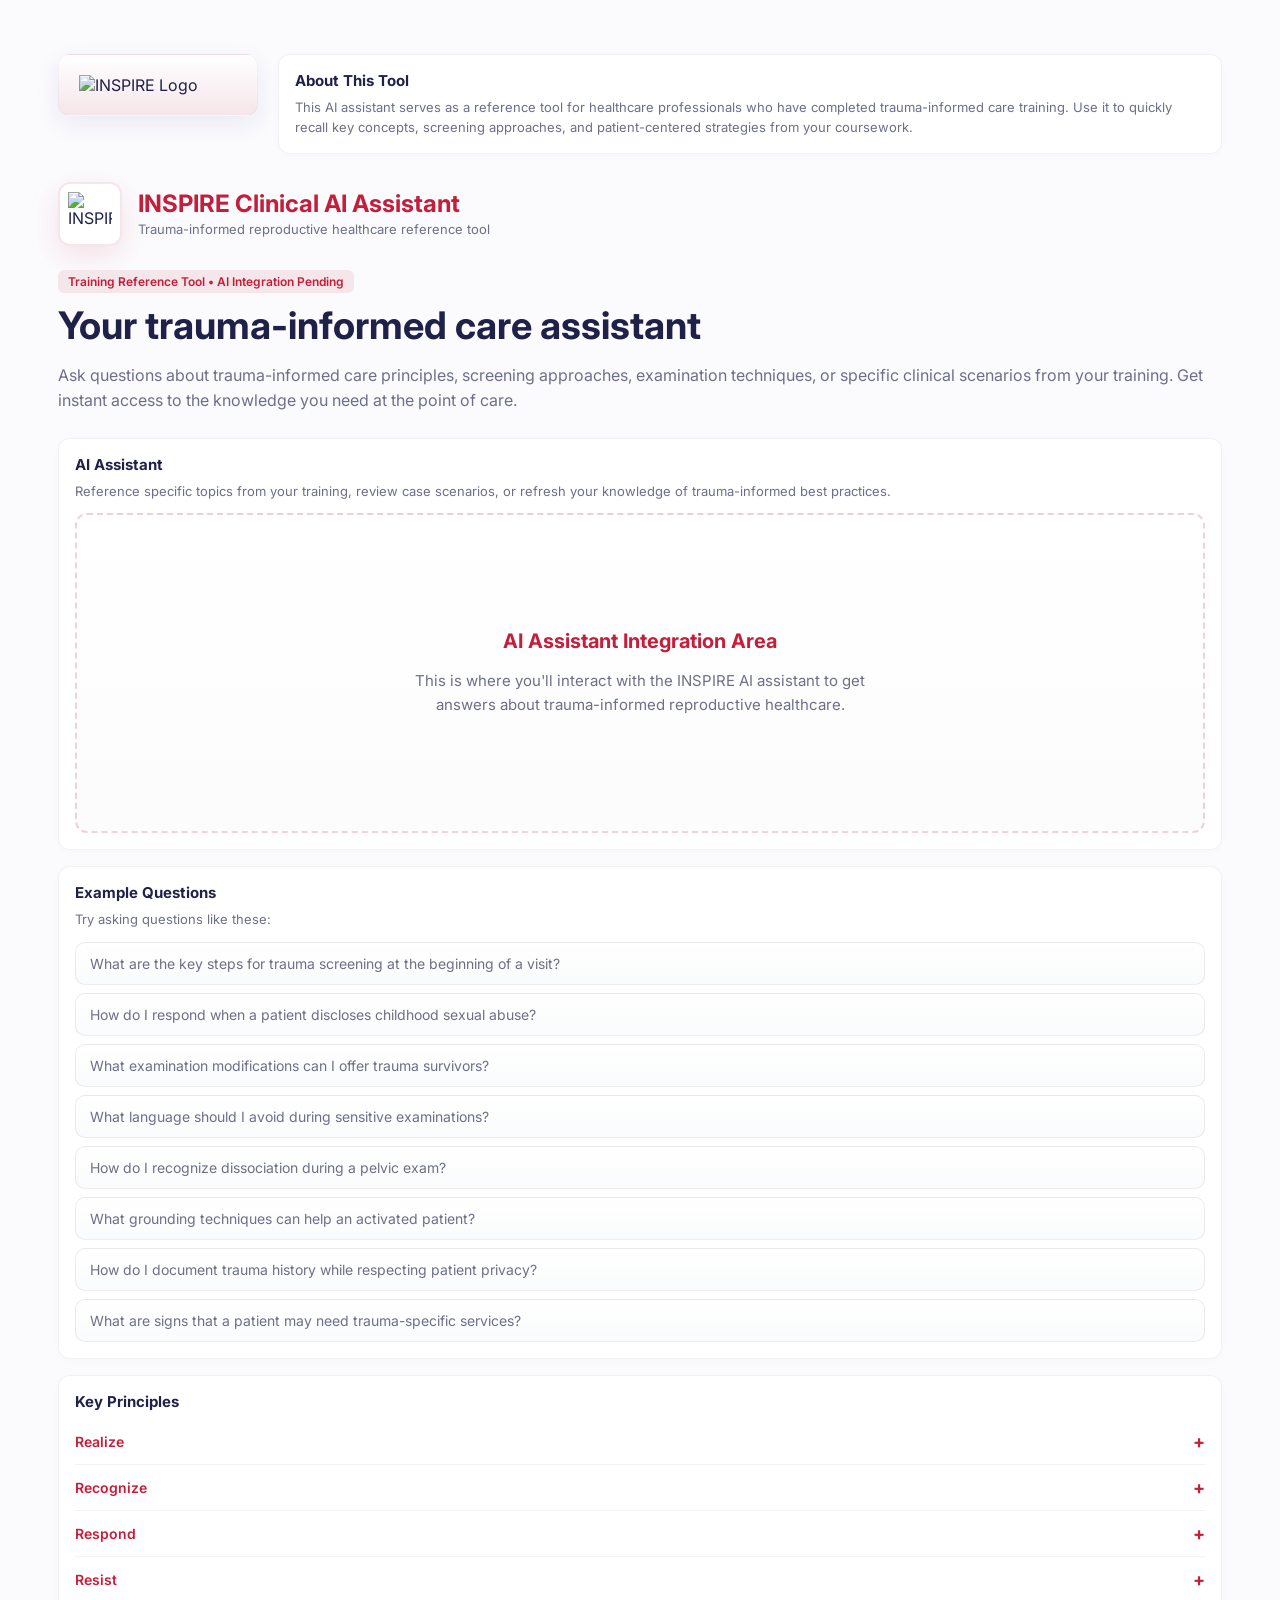
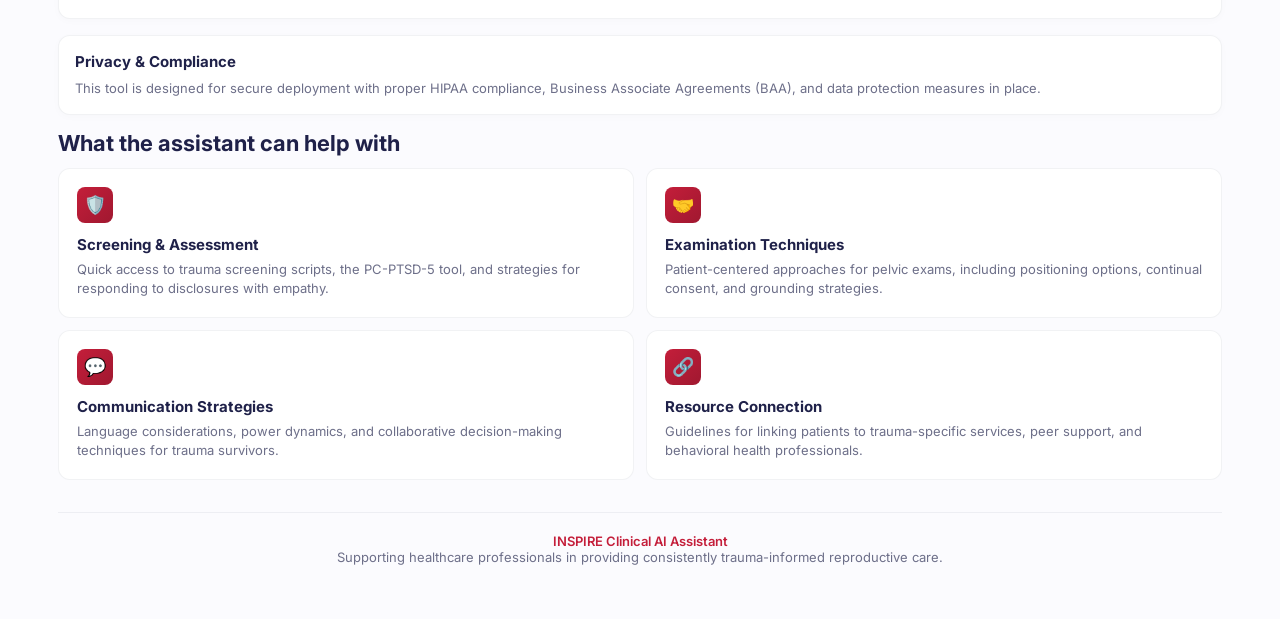
==== index.html @ e1fb325a "Update and rename AI Health Tool.html to index.html" ====
<!doctype html>
<html lang="en">
<head>
<meta charset="utf-8" />
<meta name="viewport" content="width=device-width,initial-scale=1" />
<title>INSPIRE Clinical AI Assistant - Trauma-Informed Care Reference</title>
<link href="https://fonts.googleapis.com/css2?family=Inter:wght@300;400;600;700&display=swap" rel="stylesheet">
<!--
  FOLDER STRUCTURE:
  /AI HealthCare/
    - AI Health Tool.html (this file)
    - logo_INSPIRE_2.png
    - (additional images and assets go here)
-->
<style>
  :root{
    --bg: #fbfbfe;
    --card: #ffffff;
    --text: #1f2149;
    --muted: #6d6f89;
    --primary: #c41e3a;
    --primary-dark: #a01830;
    --accent: #1f2149;
    --soft: #f5e6ea;
    --glass: rgba(196,30,58,0.06);
    --radius:14px;
    --max-w:1200px;
  }
  *{box-sizing:border-box}
  body{
    margin:0;
    font-family:Inter,system-ui,-apple-system,"Segoe UI",Roboto,"Helvetica Neue",Arial;
    color:var(--text);
    background:var(--bg);
    -webkit-font-smoothing:antialiased;
  }

  .wrap{max-width:var(--max-w);margin:36px auto;padding:18px;}
  
  .top-bar{
    display:grid;
    grid-template-columns:200px 1fr;
    gap:20px;
    align-items:start;
    margin-bottom:28px;
  }
  
  .main-content{
    max-width:100%;
  }
  
  .logo-card{
    border-radius:16px;
    overflow:hidden;
    box-shadow:0 18px 50px rgba(31,33,73,0.06);
    border:1px solid rgba(31,33,73,0.04);
    background:linear-gradient(180deg,#ffffff,var(--soft));
    padding:40px;
    display:flex;
    align-items:center;
    justify-content:center;
    min-height:280px;
  }
  
  .logo-card img{
    max-width:260px;
    width:100%;
    height:auto;
    display:block;
  }

  .logo-card-compact{
    border-radius:12px;
    overflow:hidden;
    box-shadow:0 8px 24px rgba(31,33,73,0.08);
    border:1px solid rgba(31,33,73,0.04);
    background:linear-gradient(180deg,#ffffff,var(--soft));
    padding:20px;
    display:flex;
    align-items:center;
    justify-content:center;
  }
  
  .logo-card-compact img{
    width:100%;
    height:auto;
    display:block;
  }

  .accordion-item{
    border-bottom:1px solid rgba(31,33,73,0.06);
  }

  .accordion-item:last-child{
    border-bottom:none;
  }

  .accordion-trigger{
    width:100%;
    display:flex;
    justify-content:space-between;
    align-items:center;
    padding:12px 0;
    background:none;
    border:none;
    font-family:inherit;
    font-size:14px;
    font-weight:600;
    color:var(--primary);
    cursor:pointer;
    text-align:left;
    transition:all 0.2s ease;
  }

  .accordion-trigger:hover{
    color:var(--primary-dark);
  }

  .accordion-icon{
    font-size:18px;
    font-weight:700;
    transition:transform 0.2s ease;
  }

  .accordion-trigger.active .accordion-icon{
    transform:rotate(45deg);
  }

  .accordion-content{
    max-height:0;
    overflow:hidden;
    transition:max-height 0.3s ease;
    padding:0;
  }

  .accordion-content.active{
    max-height:200px;
    padding-bottom:12px;
  }

  .panel{
    background:var(--card);
    border-radius:12px;
    padding:16px;
    border:1px solid rgba(31,33,73,0.06);
    box-shadow:0 2px 8px rgba(31,33,73,0.02);
  }
  
  .panel-title{
    font-weight:700;
    color:var(--text);
    margin-bottom:8px;
    font-size:15px;
  }
  
  .small{font-size:13px;color:var(--muted);line-height:1.5}

  .brand{
    display:flex;
    align-items:center;
    gap:16px;
    margin-bottom:24px;
  }
  
  .brand-logo{
    width:64px;
    height:64px;
    border-radius:12px;
    background:white;
    display:flex;
    align-items:center;
    justify-content:center;
    box-shadow:0 10px 30px rgba(196,30,58,0.12);
    border:2px solid var(--soft);
    padding:8px;
  }
  
  .brand-logo img{
    width:100%;
    height:100%;
    object-fit:contain;
  }
  
  .brand-text h1{
    font-size:24px;
    margin:0 0 4px 0;
    font-weight:700;
    color:var(--primary);
    line-height:1.1;
  }
  
  .brand-text .subtitle{
    font-size:13px;
    color:var(--muted);
    margin:0;
  }

  h2{
    font-size:38px;
    line-height:1.1;
    margin:0 0 16px;
    font-weight:700;
    color:var(--accent);
  }

  h3{
    font-size:22px;
    line-height:1.1;
    margin:0 0 12px;
    font-weight:700;
    color:var(--accent);
  }
  
  p.lead{
    color:var(--muted);
    margin:0 0 24px;
    font-size:16px;
    line-height:1.6;
  }

  .chat-placeholder{
    border-radius:12px;
    padding:60px 30px;
    min-height:320px;
    border:2px dashed rgba(196,30,58,0.2);
    display:flex;
    flex-direction:column;
    align-items:center;
    justify-content:center;
    background:linear-gradient(180deg,#ffffff,#fcfcfd);
    color:var(--muted);
    margin-top:12px;
  }
  
  .chat-placeholder strong{
    color:var(--primary);
    display:block;
    margin-bottom:16px;
    font-size:20px;
  }
  
  .chat-placeholder p{
    margin:0;
    font-size:15px;
    max-width:500px;
    text-align:center;
    line-height:1.6;
  }

  .feature-grid{
    display:grid;
    grid-template-columns:1fr 1fr;
    gap:12px;
    margin-bottom:16px;
  }
  
  .feature-card{
    background:var(--card);
    border-radius:12px;
    padding:18px;
    border:1px solid rgba(31,33,73,0.06);
    transition:all 0.2s ease;
  }
  
  .feature-card:hover{
    border-color:var(--primary);
    box-shadow:0 4px 16px rgba(196,30,58,0.08);
  }
  
  .feature-icon{
    width:36px;
    height:36px;
    border-radius:8px;
    background:linear-gradient(135deg,var(--primary),var(--primary-dark));
    display:flex;
    align-items:center;
    justify-content:center;
    color:white;
    font-weight:700;
    font-size:18px;
    margin-bottom:12px;
  }
  
  .feature-title{
    font-weight:700;
    color:var(--text);
    margin-bottom:6px;
    font-size:15px;
  }

  .suggested{
    display:flex;
    flex-direction:column;
    gap:8px;
    margin-top:12px;
  }
  
  .suggested button{
    padding:12px 14px;
    border-radius:10px;
    border:1px solid rgba(31,33,73,0.08);
    background:linear-gradient(180deg,#ffffff,#fafbfc);
    cursor:pointer;
    text-align:left;
    font-size:14px;
    color:var(--muted);
    transition:all 0.2s ease;
    font-family:inherit;
  }
  
  .suggested button:hover{
    border-color:var(--primary);
    color:var(--text);
    transform:translateX(4px);
  }

  footer{
    margin-top:32px;
    padding-top:20px;
    border-top:1px solid rgba(31,33,73,0.06);
    color:var(--muted);
    font-size:13px;
    text-align:center;
  }
  
  .footer-strong{
    color:var(--primary);
    font-weight:600;
  }

  .status-badge{
    display:inline-block;
    padding:4px 10px;
    border-radius:6px;
    background:var(--soft);
    color:var(--primary);
    font-size:12px;
    font-weight:600;
    margin-bottom:12px;
  }

  /* responsive */
  @media (max-width:980px){
    .top-bar{
      grid-template-columns:1fr;
      gap:14px;
    }
    .logo-card-compact{
      padding:16px;
      max-width:200px;
    }
    h2{font-size:32px}
    .feature-grid{
      grid-template-columns:1fr;
    }
  }
</style>
</head>
<body>
  <div class="wrap">
    <!-- Top Bar: Logo + About -->
    <div class="top-bar">
      <div class="logo-card-compact">
        <img src="Assets/logo_INSPIRE_2.png" alt="INSPIRE Logo">
      </div>

      <div class="panel">
        <div class="panel-title">About This Tool</div>
        <div class="small">This AI assistant serves as a reference tool for healthcare professionals who have completed trauma-informed care training. Use it to quickly recall key concepts, screening approaches, and patient-centered strategies from your coursework.</div>
      </div>
    </div>

    <!-- Main Content: Single Column -->
    <div class="main-content">
      <header class="brand">
        <div class="brand-logo">
          <img src="logo_INSPIRE_2.png" alt="INSPIRE">
        </div>
        <div class="brand-text">
          <h1>INSPIRE Clinical AI Assistant</h1>
          <p class="subtitle">Trauma-informed reproductive healthcare reference tool</p>
        </div>
      </header>

      <main>
          <div class="status-badge">Training Reference Tool • AI Integration Pending</div>
          
          <h2>Your trauma-informed care assistant</h2>
          
          <p class="lead">Ask questions about trauma-informed care principles, screening approaches, examination techniques, or specific clinical scenarios from your training. Get instant access to the knowledge you need at the point of care.</p>

          <div class="panel">
            <div class="panel-title">AI Assistant</div>
            <div class="small">Reference specific topics from your training, review case scenarios, or refresh your knowledge of trauma-informed best practices.</div>
            
            <div class="chat-placeholder" role="region" aria-label="AI Assistant Integration Area">
              <strong>AI Assistant Integration Area</strong>
              <p>This is where you'll interact with the INSPIRE AI assistant to get answers about trauma-informed reproductive healthcare.</p>
            </div>
          </div>

          <div style="margin-top:16px" class="panel">
            <div class="panel-title">Example Questions</div>
            <div class="small" style="margin-bottom:8px">Try asking questions like these:</div>
            <div class="suggested">
              <button>What are the key steps for trauma screening at the beginning of a visit?</button>
              <button>How do I respond when a patient discloses childhood sexual abuse?</button>
              <button>What examination modifications can I offer trauma survivors?</button>
              <button>What language should I avoid during sensitive examinations?</button>
              <button>How do I recognize dissociation during a pelvic exam?</button>
              <button>What grounding techniques can help an activated patient?</button>
              <button>How do I document trauma history while respecting patient privacy?</button>
              <button>What are signs that a patient may need trauma-specific services?</button>
            </div>
          </div>

          <div style="margin-top:16px" class="panel">
            <div class="panel-title">Key Principles</div>
            
            <div class="accordion-item">
              <button class="accordion-trigger" onclick="toggleAccordion(this)">
                <span>Realize</span>
                <span class="accordion-icon">+</span>
              </button>
              <div class="accordion-content">
                <div class="small">Understand that 90% of adults have experienced trauma with lasting health impacts</div>
              </div>
            </div>

            <div class="accordion-item">
              <button class="accordion-trigger" onclick="toggleAccordion(this)">
                <span>Recognize</span>
                <span class="accordion-icon">+</span>
              </button>
              <div class="accordion-content">
                <div class="small">Identify signs of trauma in patients and colleagues during care encounters</div>
              </div>
            </div>

            <div class="accordion-item">
              <button class="accordion-trigger" onclick="toggleAccordion(this)">
                <span>Respond</span>
                <span class="accordion-icon">+</span>
              </button>
              <div class="accordion-content">
                <div class="small">Create physical, psychological, and emotional safety in all interactions</div>
              </div>
            </div>

            <div class="accordion-item">
              <button class="accordion-trigger" onclick="toggleAccordion(this)">
                <span>Resist</span>
                <span class="accordion-icon">+</span>
              </button>
              <div class="accordion-content">
                <div class="small">Actively avoid retraumatization through thoughtful, patient-centered practices</div>
              </div>
            </div>
          </div>

          <div style="margin-top:16px" class="panel">
            <div class="panel-title">Privacy & Compliance</div>
            <div class="small">This tool is designed for secure deployment with proper HIPAA compliance, Business Associate Agreements (BAA), and data protection measures in place.</div>
          </div>

          <div style="margin-top:16px">
            <h3 style="font-size:22px;margin:0 0 12px;color:var(--accent)">What the assistant can help with</h3>
            <div class="feature-grid">
              <div class="feature-card">
                <div class="feature-icon">🛡️</div>
                <div class="feature-title">Screening & Assessment</div>
                <div class="small">Quick access to trauma screening scripts, the PC-PTSD-5 tool, and strategies for responding to disclosures with empathy.</div>
              </div>
              
              <div class="feature-card">
                <div class="feature-icon">🤝</div>
                <div class="feature-title">Examination Techniques</div>
                <div class="small">Patient-centered approaches for pelvic exams, including positioning options, continual consent, and grounding strategies.</div>
              </div>

              <div class="feature-card">
                <div class="feature-icon">💬</div>
                <div class="feature-title">Communication Strategies</div>
                <div class="small">Language considerations, power dynamics, and collaborative decision-making techniques for trauma survivors.</div>
              </div>
              
              <div class="feature-card">
                <div class="feature-icon">🔗</div>
                <div class="feature-title">Resource Connection</div>
                <div class="small">Guidelines for linking patients to trauma-specific services, peer support, and behavioral health professionals.</div>
              </div>
            </div>
          </div>

        </main>

        <footer>
          <strong class="footer-strong">INSPIRE Clinical AI Assistant</strong><br>
          Supporting healthcare professionals in providing consistently trauma-informed reproductive care.
        </footer>
      </div>
    </div>
  </div>

  <!-- AI INTEGRATION BLOCK
    The clinical AI assistant will be integrated here.
    Example integration:
    <script src="https://partner.example.com/clinical-ai-widget.js"></script>
    <script>
      window.ClinicalAI.init({ 
        container: '.chat-placeholder',
        theme: 'inspire',
        context: 'trauma-informed-care'
      });
    </script>
  -->

  <script>
    function toggleAccordion(button) {
      const content = button.nextElementSibling;
      const isActive = button.classList.contains('active');
      
      // Close all accordions
      document.querySelectorAll('.accordion-trigger').forEach(trigger => {
        trigger.classList.remove('active');
        trigger.nextElementSibling.classList.remove('active');
      });
      
      // If this wasn't active, open it
      if (!isActive) {
        button.classList.add('active');
        content.classList.add('active');
      }
    }
  </script>

</body>

</html>
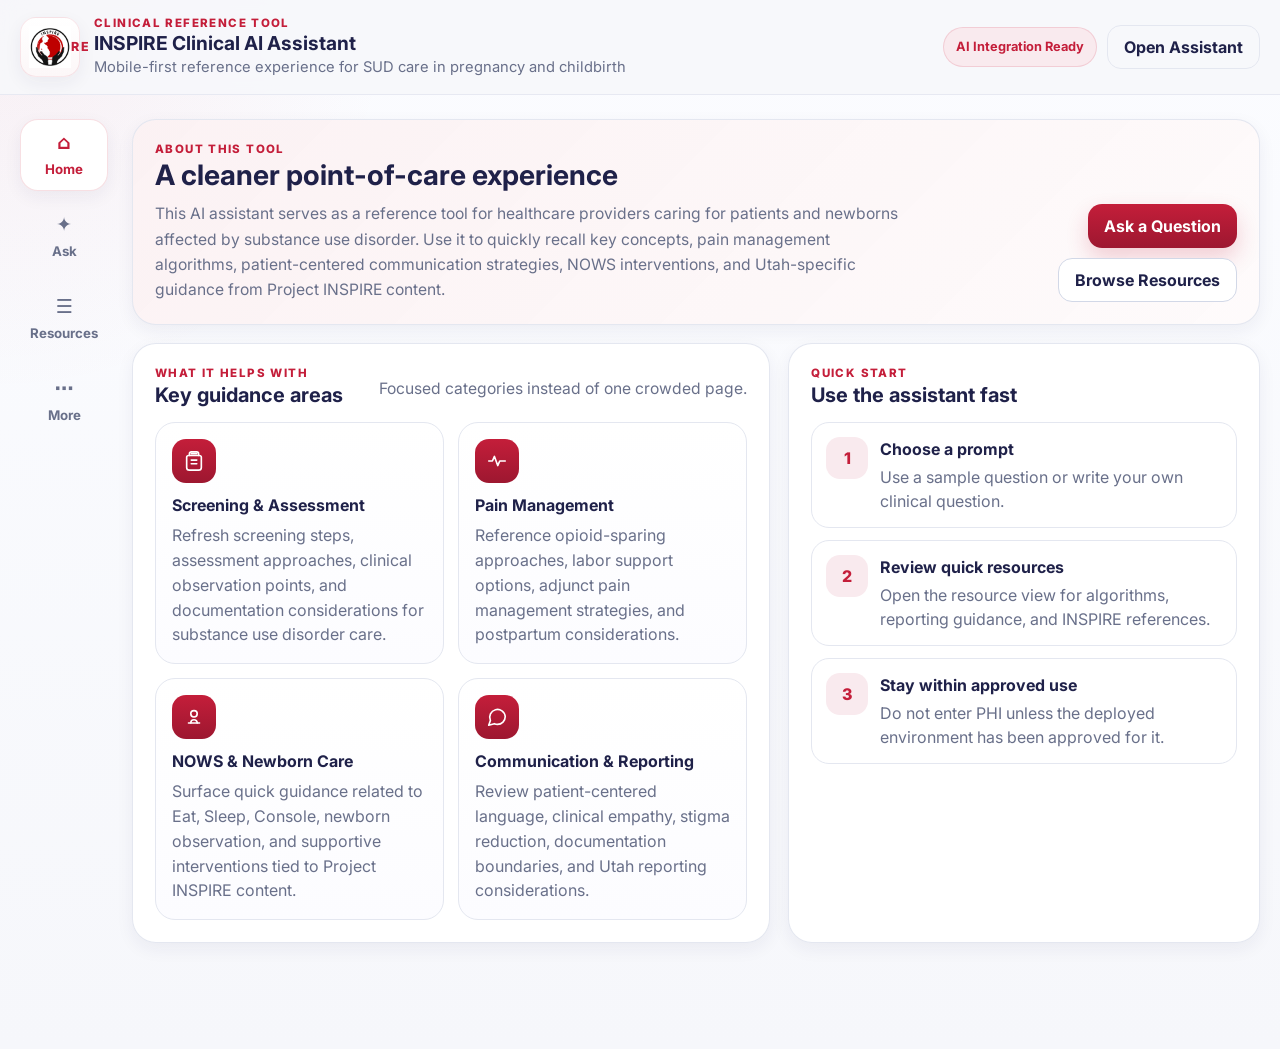
==== commit 6158b01d: "Updated App Functionality mobile design" ====
--- a/index.html
+++ b/index.html
@@ -1,539 +1,257 @@
-<!doctype html>
-<html lang="en">
-<head>
-<meta charset="utf-8" />
-<meta name="viewport" content="width=device-width,initial-scale=1" />
-<title>INSPIRE Clinical AI Assistant - Trauma-Informed Care Reference</title>
-<link href="https://fonts.googleapis.com/css2?family=Inter:wght@300;400;600;700&display=swap" rel="stylesheet">
-<!--
-  FOLDER STRUCTURE:
-  /AI HealthCare/
-    - AI Health Tool.html (this file)
-    - logo_INSPIRE_2.png
-    - (additional images and assets go here)
--->
-<style>
-  :root{
-    --bg: #fbfbfe;
-    --card: #ffffff;
-    --text: #1f2149;
-    --muted: #6d6f89;
-    --primary: #c41e3a;
-    --primary-dark: #a01830;
-    --accent: #1f2149;
-    --soft: #f5e6ea;
-    --glass: rgba(196,30,58,0.06);
-    --radius:14px;
-    --max-w:1200px;
-  }
-  *{box-sizing:border-box}
-  body{
-    margin:0;
-    font-family:Inter,system-ui,-apple-system,"Segoe UI",Roboto,"Helvetica Neue",Arial;
-    color:var(--text);
-    background:var(--bg);
-    -webkit-font-smoothing:antialiased;
-  }
-
-  .wrap{max-width:var(--max-w);margin:36px auto;padding:18px;}
-  
-  .top-bar{
-    display:grid;
-    grid-template-columns:200px 1fr;
-    gap:20px;
-    align-items:start;
-    margin-bottom:28px;
-  }
-  
-  .main-content{
-    max-width:100%;
-  }
-  
-  .logo-card{
-    border-radius:16px;
-    overflow:hidden;
-    box-shadow:0 18px 50px rgba(31,33,73,0.06);
-    border:1px solid rgba(31,33,73,0.04);
-    background:linear-gradient(180deg,#ffffff,var(--soft));
-    padding:40px;
-    display:flex;
-    align-items:center;
-    justify-content:center;
-    min-height:280px;
-  }
-  
-  .logo-card img{
-    max-width:260px;
-    width:100%;
-    height:auto;
-    display:block;
-  }
-
-  .logo-card-compact{
-    border-radius:12px;
-    overflow:hidden;
-    box-shadow:0 8px 24px rgba(31,33,73,0.08);
-    border:1px solid rgba(31,33,73,0.04);
-    background:linear-gradient(180deg,#ffffff,var(--soft));
-    padding:20px;
-    display:flex;
-    align-items:center;
-    justify-content:center;
-  }
-  
-  .logo-card-compact img{
-    width:100%;
-    height:auto;
-    display:block;
-  }
-
-  .accordion-item{
-    border-bottom:1px solid rgba(31,33,73,0.06);
-  }
-
-  .accordion-item:last-child{
-    border-bottom:none;
-  }
-
-  .accordion-trigger{
-    width:100%;
-    display:flex;
-    justify-content:space-between;
-    align-items:center;
-    padding:12px 0;
-    background:none;
-    border:none;
-    font-family:inherit;
-    font-size:14px;
-    font-weight:600;
-    color:var(--primary);
-    cursor:pointer;
-    text-align:left;
-    transition:all 0.2s ease;
-  }
-
-  .accordion-trigger:hover{
-    color:var(--primary-dark);
-  }
-
-  .accordion-icon{
-    font-size:18px;
-    font-weight:700;
-    transition:transform 0.2s ease;
-  }
-
-  .accordion-trigger.active .accordion-icon{
-    transform:rotate(45deg);
-  }
-
-  .accordion-content{
-    max-height:0;
-    overflow:hidden;
-    transition:max-height 0.3s ease;
-    padding:0;
-  }
-
-  .accordion-content.active{
-    max-height:200px;
-    padding-bottom:12px;
-  }
-
-  .panel{
-    background:var(--card);
-    border-radius:12px;
-    padding:16px;
-    border:1px solid rgba(31,33,73,0.06);
-    box-shadow:0 2px 8px rgba(31,33,73,0.02);
-  }
-  
-  .panel-title{
-    font-weight:700;
-    color:var(--text);
-    margin-bottom:8px;
-    font-size:15px;
-  }
-  
-  .small{font-size:13px;color:var(--muted);line-height:1.5}
-
-  .brand{
-    display:flex;
-    align-items:center;
-    gap:16px;
-    margin-bottom:24px;
-  }
-  
-  .brand-logo{
-    width:64px;
-    height:64px;
-    border-radius:12px;
-    background:white;
-    display:flex;
-    align-items:center;
-    justify-content:center;
-    box-shadow:0 10px 30px rgba(196,30,58,0.12);
-    border:2px solid var(--soft);
-    padding:8px;
-  }
-  
-  .brand-logo img{
-    width:100%;
-    height:100%;
-    object-fit:contain;
-  }
-  
-  .brand-text h1{
-    font-size:24px;
-    margin:0 0 4px 0;
-    font-weight:700;
-    color:var(--primary);
-    line-height:1.1;
-  }
-  
-  .brand-text .subtitle{
-    font-size:13px;
-    color:var(--muted);
-    margin:0;
-  }
-
-  h2{
-    font-size:38px;
-    line-height:1.1;
-    margin:0 0 16px;
-    font-weight:700;
-    color:var(--accent);
-  }
-
-  h3{
-    font-size:22px;
-    line-height:1.1;
-    margin:0 0 12px;
-    font-weight:700;
-    color:var(--accent);
-  }
-  
-  p.lead{
-    color:var(--muted);
-    margin:0 0 24px;
-    font-size:16px;
-    line-height:1.6;
-  }
-
-  .chat-placeholder{
-    border-radius:12px;
-    padding:60px 30px;
-    min-height:320px;
-    border:2px dashed rgba(196,30,58,0.2);
-    display:flex;
-    flex-direction:column;
-    align-items:center;
-    justify-content:center;
-    background:linear-gradient(180deg,#ffffff,#fcfcfd);
-    color:var(--muted);
-    margin-top:12px;
-  }
-  
-  .chat-placeholder strong{
-    color:var(--primary);
-    display:block;
-    margin-bottom:16px;
-    font-size:20px;
-  }
-  
-  .chat-placeholder p{
-    margin:0;
-    font-size:15px;
-    max-width:500px;
-    text-align:center;
-    line-height:1.6;
-  }
-
-  .feature-grid{
-    display:grid;
-    grid-template-columns:1fr 1fr;
-    gap:12px;
-    margin-bottom:16px;
-  }
-  
-  .feature-card{
-    background:var(--card);
-    border-radius:12px;
-    padding:18px;
-    border:1px solid rgba(31,33,73,0.06);
-    transition:all 0.2s ease;
-  }
-  
-  .feature-card:hover{
-    border-color:var(--primary);
-    box-shadow:0 4px 16px rgba(196,30,58,0.08);
-  }
-  
-  .feature-icon{
-    width:36px;
-    height:36px;
-    border-radius:8px;
-    background:linear-gradient(135deg,var(--primary),var(--primary-dark));
-    display:flex;
-    align-items:center;
-    justify-content:center;
-    color:white;
-    font-weight:700;
-    font-size:18px;
-    margin-bottom:12px;
-  }
-  
-  .feature-title{
-    font-weight:700;
-    color:var(--text);
-    margin-bottom:6px;
-    font-size:15px;
-  }
-
-  .suggested{
-    display:flex;
-    flex-direction:column;
-    gap:8px;
-    margin-top:12px;
-  }
-  
-  .suggested button{
-    padding:12px 14px;
-    border-radius:10px;
-    border:1px solid rgba(31,33,73,0.08);
-    background:linear-gradient(180deg,#ffffff,#fafbfc);
-    cursor:pointer;
-    text-align:left;
-    font-size:14px;
-    color:var(--muted);
-    transition:all 0.2s ease;
-    font-family:inherit;
-  }
-  
-  .suggested button:hover{
-    border-color:var(--primary);
-    color:var(--text);
-    transform:translateX(4px);
-  }
-
-  footer{
-    margin-top:32px;
-    padding-top:20px;
-    border-top:1px solid rgba(31,33,73,0.06);
-    color:var(--muted);
-    font-size:13px;
-    text-align:center;
-  }
-  
-  .footer-strong{
-    color:var(--primary);
-    font-weight:600;
-  }
-
-  .status-badge{
-    display:inline-block;
-    padding:4px 10px;
-    border-radius:6px;
-    background:var(--soft);
-    color:var(--primary);
-    font-size:12px;
-    font-weight:600;
-    margin-bottom:12px;
-  }
-
-  /* responsive */
-  @media (max-width:980px){
-    .top-bar{
-      grid-template-columns:1fr;
-      gap:14px;
-    }
-    .logo-card-compact{
-      padding:16px;
-      max-width:200px;
-    }
-    h2{font-size:32px}
-    .feature-grid{
-      grid-template-columns:1fr;
-    }
-  }
-</style>
-</head>
-<body>
-  <div class="wrap">
-    <!-- Top Bar: Logo + About -->
-    <div class="top-bar">
-      <div class="logo-card-compact">
-        <img src="Assets/logo_INSPIRE_2.png" alt="INSPIRE Logo">
-      </div>
-
-      <div class="panel">
-        <div class="panel-title">About This Tool</div>
-        <div class="small">This AI assistant serves as a reference tool for healthcare professionals who have completed trauma-informed care training. Use it to quickly recall key concepts, screening approaches, and patient-centered strategies from your coursework.</div>
-      </div>
-    </div>
-
-    <!-- Main Content: Single Column -->
-    <div class="main-content">
-      <header class="brand">
-        <div class="brand-logo">
-          <img src="logo_INSPIRE_2.png" alt="INSPIRE">
-        </div>
-        <div class="brand-text">
-          <h1>INSPIRE Clinical AI Assistant</h1>
-          <p class="subtitle">Trauma-informed reproductive healthcare reference tool</p>
-        </div>
-      </header>
-
-      <main>
-          <div class="status-badge">Training Reference Tool • AI Integration Pending</div>
-          
-          <h2>Your trauma-informed care assistant</h2>
-          
-          <p class="lead">Ask questions about trauma-informed care principles, screening approaches, examination techniques, or specific clinical scenarios from your training. Get instant access to the knowledge you need at the point of care.</p>
-
-          <div class="panel">
-            <div class="panel-title">AI Assistant</div>
-            <div class="small">Reference specific topics from your training, review case scenarios, or refresh your knowledge of trauma-informed best practices.</div>
-            
-            <div class="chat-placeholder" role="region" aria-label="AI Assistant Integration Area">
-              <strong>AI Assistant Integration Area</strong>
-              <p>This is where you'll interact with the INSPIRE AI assistant to get answers about trauma-informed reproductive healthcare.</p>
-            </div>
-          </div>
-
-          <div style="margin-top:16px" class="panel">
-            <div class="panel-title">Example Questions</div>
-            <div class="small" style="margin-bottom:8px">Try asking questions like these:</div>
-            <div class="suggested">
-              <button>What are the key steps for trauma screening at the beginning of a visit?</button>
-              <button>How do I respond when a patient discloses childhood sexual abuse?</button>
-              <button>What examination modifications can I offer trauma survivors?</button>
-              <button>What language should I avoid during sensitive examinations?</button>
-              <button>How do I recognize dissociation during a pelvic exam?</button>
-              <button>What grounding techniques can help an activated patient?</button>
-              <button>How do I document trauma history while respecting patient privacy?</button>
-              <button>What are signs that a patient may need trauma-specific services?</button>
-            </div>
-          </div>
-
-          <div style="margin-top:16px" class="panel">
-            <div class="panel-title">Key Principles</div>
-            
-            <div class="accordion-item">
-              <button class="accordion-trigger" onclick="toggleAccordion(this)">
-                <span>Realize</span>
-                <span class="accordion-icon">+</span>
-              </button>
-              <div class="accordion-content">
-                <div class="small">Understand that 90% of adults have experienced trauma with lasting health impacts</div>
-              </div>
-            </div>
-
-            <div class="accordion-item">
-              <button class="accordion-trigger" onclick="toggleAccordion(this)">
-                <span>Recognize</span>
-                <span class="accordion-icon">+</span>
-              </button>
-              <div class="accordion-content">
-                <div class="small">Identify signs of trauma in patients and colleagues during care encounters</div>
-              </div>
-            </div>
-
-            <div class="accordion-item">
-              <button class="accordion-trigger" onclick="toggleAccordion(this)">
-                <span>Respond</span>
-                <span class="accordion-icon">+</span>
-              </button>
-              <div class="accordion-content">
-                <div class="small">Create physical, psychological, and emotional safety in all interactions</div>
-              </div>
-            </div>
-
-            <div class="accordion-item">
-              <button class="accordion-trigger" onclick="toggleAccordion(this)">
-                <span>Resist</span>
-                <span class="accordion-icon">+</span>
-              </button>
-              <div class="accordion-content">
-                <div class="small">Actively avoid retraumatization through thoughtful, patient-centered practices</div>
-              </div>
-            </div>
-          </div>
-
-          <div style="margin-top:16px" class="panel">
-            <div class="panel-title">Privacy & Compliance</div>
-            <div class="small">This tool is designed for secure deployment with proper HIPAA compliance, Business Associate Agreements (BAA), and data protection measures in place.</div>
-          </div>
-
-          <div style="margin-top:16px">
-            <h3 style="font-size:22px;margin:0 0 12px;color:var(--accent)">What the assistant can help with</h3>
-            <div class="feature-grid">
-              <div class="feature-card">
-                <div class="feature-icon">🛡️</div>
-                <div class="feature-title">Screening & Assessment</div>
-                <div class="small">Quick access to trauma screening scripts, the PC-PTSD-5 tool, and strategies for responding to disclosures with empathy.</div>
-              </div>
-              
-              <div class="feature-card">
-                <div class="feature-icon">🤝</div>
-                <div class="feature-title">Examination Techniques</div>
-                <div class="small">Patient-centered approaches for pelvic exams, including positioning options, continual consent, and grounding strategies.</div>
-              </div>
-
-              <div class="feature-card">
-                <div class="feature-icon">💬</div>
-                <div class="feature-title">Communication Strategies</div>
-                <div class="small">Language considerations, power dynamics, and collaborative decision-making techniques for trauma survivors.</div>
-              </div>
-              
-              <div class="feature-card">
-                <div class="feature-icon">🔗</div>
-                <div class="feature-title">Resource Connection</div>
-                <div class="small">Guidelines for linking patients to trauma-specific services, peer support, and behavioral health professionals.</div>
-              </div>
-            </div>
-          </div>
-
-        </main>
-
-        <footer>
-          <strong class="footer-strong">INSPIRE Clinical AI Assistant</strong><br>
-          Supporting healthcare professionals in providing consistently trauma-informed reproductive care.
-        </footer>
-      </div>
-    </div>
-  </div>
-
-  <!-- AI INTEGRATION BLOCK
-    The clinical AI assistant will be integrated here.
-    Example integration:
-    <script src="https://partner.example.com/clinical-ai-widget.js"></script>
-    <script>
-      window.ClinicalAI.init({ 
-        container: '.chat-placeholder',
-        theme: 'inspire',
-        context: 'trauma-informed-care'
-      });
-    </script>
-  -->
-
-  <script>
-    function toggleAccordion(button) {
-      const content = button.nextElementSibling;
-      const isActive = button.classList.contains('active');
-      
-      // Close all accordions
-      document.querySelectorAll('.accordion-trigger').forEach(trigger => {
-        trigger.classList.remove('active');
-        trigger.nextElementSibling.classList.remove('active');
-      });
-      
-      // If this wasn't active, open it
-      if (!isActive) {
-        button.classList.add('active');
-        content.classList.add('active');
-      }
-    }
-  </script>
-
-</body>
-
-</html>
+<!doctype html>
+<html lang="en">
+<head>
+  <meta charset="utf-8" />
+  <meta name="viewport" content="width=device-width, initial-scale=1" />
+  <title>INSPIRE Clinical AI Assistant</title>
+  <meta
+    name="description"
+    content="Project INSPIRE Clinical AI Assistant reference interface for substance use disorder care in pregnancy and childbirth."
+  />
+  <link rel="preconnect" href="https://fonts.googleapis.com" />
+  <link rel="preconnect" href="https://fonts.gstatic.com" crossorigin />
+  <link
+    href="https://fonts.googleapis.com/css2?family=Inter:wght@300;400;500;600;700;800&display=swap"
+    rel="stylesheet"
+  />
+  <link rel="stylesheet" href="styles.css" />
+</head>
+<body>
+  <div class="app-shell">
+    <header class="app-header">
+      <div class="app-header__inner">
+        <div class="brand-block">
+          <div class="brand-logo" aria-hidden="true">
+            <img
+              src="Assets/logo_INSPIRE%202.png"
+              alt="Project INSPIRE logo"
+              class="logo-image"
+              id="brandLogo"
+            />
+            <div class="logo-fallback">INSPIRE</div>
+          </div>
+          <div class="brand-copy">
+            <p class="eyebrow">Clinical Reference Tool</p>
+            <h1>INSPIRE Clinical AI Assistant</h1>
+            <p class="brand-subtitle">Mobile-first reference experience for SUD care in pregnancy and childbirth</p>
+          </div>
+        </div>
+
+        <div class="header-actions">
+          <div class="status-pill">AI Integration Ready</div>
+          <button class="ghost-button" type="button" data-jump-view="ask">Open Assistant</button>
+        </div>
+      </div>
+    </header>
+
+    <main class="app-main">
+      <aside class="app-sidebar" aria-label="Primary navigation">
+        <nav class="side-nav" id="desktopNav">
+          <button class="nav-button is-active" type="button" data-view="home">
+            <span class="nav-icon">⌂</span>
+            <span>Home</span>
+          </button>
+          <button class="nav-button" type="button" data-view="ask">
+            <span class="nav-icon">✦</span>
+            <span>Ask</span>
+          </button>
+          <button class="nav-button" type="button" data-view="resources">
+            <span class="nav-icon">☰</span>
+            <span>Resources</span>
+          </button>
+          <button class="nav-button" type="button" data-view="more">
+            <span class="nav-icon">⋯</span>
+            <span>More</span>
+          </button>
+        </nav>
+      </aside>
+
+      <section class="app-content">
+        <section class="view-panel is-active" id="view-home" data-view-panel="home" aria-labelledby="view-home-title">
+          <div class="hero-card surface-card">
+            <div class="hero-copy">
+              <p class="eyebrow">About This Tool</p>
+              <h2 id="view-home-title">A cleaner point-of-care experience</h2>
+              <p id="aboutCopy" class="hero-text"></p>
+            </div>
+            <div class="hero-actions">
+              <button class="primary-button" type="button" data-jump-view="ask">Ask a Question</button>
+              <button class="secondary-button" type="button" data-jump-view="resources">Browse Resources</button>
+            </div>
+          </div>
+
+          <div class="content-grid content-grid--home">
+            <section class="surface-card">
+              <div class="section-head">
+                <div>
+                  <p class="eyebrow">What it helps with</p>
+                  <h3>Key guidance areas</h3>
+                </div>
+                <p class="section-note">Focused categories instead of one crowded page.</p>
+              </div>
+              <div class="feature-grid" id="featureGrid"></div>
+            </section>
+
+            <section class="surface-card">
+              <div class="section-head">
+                <div>
+                  <p class="eyebrow">Quick Start</p>
+                  <h3>Use the assistant fast</h3>
+                </div>
+              </div>
+              <div class="step-list">
+                <article class="step-card">
+                  <span class="step-number">1</span>
+                  <div>
+                    <h4>Choose a prompt</h4>
+                    <p>Use a sample question or write your own clinical question.</p>
+                  </div>
+                </article>
+                <article class="step-card">
+                  <span class="step-number">2</span>
+                  <div>
+                    <h4>Review quick resources</h4>
+                    <p>Open the resource view for algorithms, reporting guidance, and INSPIRE references.</p>
+                  </div>
+                </article>
+                <article class="step-card">
+                  <span class="step-number">3</span>
+                  <div>
+                    <h4>Stay within approved use</h4>
+                    <p>Do not enter PHI unless the deployed environment has been approved for it.</p>
+                  </div>
+                </article>
+              </div>
+            </section>
+          </div>
+        </section>
+
+        <section class="view-panel" id="view-ask" data-view-panel="ask" aria-labelledby="view-ask-title" hidden>
+          <div class="content-grid content-grid--ask">
+            <section class="surface-card assistant-card assistant-card--main">
+              <div class="section-head">
+                <div>
+                  <p class="eyebrow">Assistant</p>
+                  <h2 id="view-ask-title">Your SUD care assistant for pregnancy and childbirth</h2>
+                  <p class="section-text" id="heroCopy"></p>
+                </div>
+              </div>
+
+              <div class="assistant-window">
+                <div class="assistant-thread">
+                  <article class="chat-bubble chat-bubble--assistant">
+                    <p class="chat-role">Assistant</p>
+                    <p>
+                      Ask about screening, pain management, NOWS interventions, Utah laws and policies,
+                      patient-centered communication, or a Project INSPIRE scenario.
+                    </p>
+                  </article>
+                </div>
+
+                <form class="assistant-composer" id="assistantComposer">
+                  <label class="sr-only" for="assistantInput">Question for the AI assistant</label>
+                  <textarea
+                    id="assistantInput"
+                    name="assistantInput"
+                    rows="5"
+                    placeholder="Type your clinical question here. Example: What is an opioid-sparing protocol for patients in labor with a history of SUD?"
+                  ></textarea>
+
+                  <div class="composer-meta">
+                    <div class="composer-status" id="composerStatus">Select a prompt below to load it here.</div>
+                    <div class="character-count" id="characterCount">0 characters</div>
+                  </div>
+
+                  <div class="composer-actions">
+                    <button class="secondary-button" type="button" id="clearInputButton">Clear</button>
+                    <button class="primary-button" type="submit" id="sendButton" disabled>AI Integration Pending</button>
+                  </div>
+                </form>
+              </div>
+            </section>
+
+            <aside class="surface-card assistant-card assistant-card--side">
+              <div class="section-head">
+                <div>
+                  <p class="eyebrow">Example Questions</p>
+                  <h3>Tap to preload</h3>
+                  <p class="section-text">Mobile-friendly prompt chips keep typing to a minimum.</p>
+                </div>
+              </div>
+              <div class="prompt-list" id="promptList"></div>
+            </aside>
+          </div>
+        </section>
+
+        <section class="view-panel" id="view-resources" data-view-panel="resources" aria-labelledby="view-resources-title" hidden>
+          <div class="content-grid">
+            <section class="surface-card">
+              <div class="section-head section-head--stack-mobile">
+                <div>
+                  <p class="eyebrow">Resources</p>
+                  <h2 id="view-resources-title">Key clinical resources</h2>
+                  <p class="section-text">Search and browse the core quick-reference areas without crowding the assistant screen.</p>
+                </div>
+                <label class="search-shell" for="resourceSearch">
+                  <span class="sr-only">Search resources</span>
+                  <input type="search" id="resourceSearch" placeholder="Search resources" />
+                </label>
+              </div>
+
+              <div class="accordion" id="resourceAccordion"></div>
+              <p class="empty-state" id="resourceEmptyState" hidden>No resources match that search.</p>
+            </section>
+          </div>
+        </section>
+
+        <section class="view-panel" id="view-more" data-view-panel="more" aria-labelledby="view-more-title" hidden>
+          <div class="content-grid">
+            <section class="surface-card">
+              <div class="section-head">
+                <div>
+                  <p class="eyebrow">More</p>
+                  <h2 id="view-more-title">Additional quick access</h2>
+                  <p class="section-text">Secondary content lives here so the main clinical workflow stays focused.</p>
+                </div>
+              </div>
+
+              <div class="quick-access-grid" id="quickAccess"></div>
+            </section>
+
+            <section class="surface-card">
+              <div class="section-head">
+                <div>
+                  <p class="eyebrow">Privacy &amp; Compliance</p>
+                  <h3>Approved use reminder</h3>
+                </div>
+              </div>
+              <p class="section-text" id="privacyCopy"></p>
+            </section>
+          </div>
+        </section>
+      </section>
+    </main>
+
+    <nav class="mobile-nav" aria-label="Mobile navigation" id="mobileNav">
+      <button class="mobile-nav__button is-active" type="button" data-view="home">
+        <span class="mobile-nav__icon">⌂</span>
+        <span class="mobile-nav__label">Home</span>
+      </button>
+      <button class="mobile-nav__button" type="button" data-view="ask">
+        <span class="mobile-nav__icon">✦</span>
+        <span class="mobile-nav__label">Ask</span>
+      </button>
+      <button class="mobile-nav__button" type="button" data-view="resources">
+        <span class="mobile-nav__icon">☰</span>
+        <span class="mobile-nav__label">Resources</span>
+      </button>
+      <button class="mobile-nav__button" type="button" data-view="more">
+        <span class="mobile-nav__icon">⋯</span>
+        <span class="mobile-nav__label">More</span>
+      </button>
+    </nav>
+  </div>
+
+  <script src="app.js" defer></script>
+</body>
+</html>
--- a/styles.css
+++ b/styles.css
@@ -0,0 +1,634 @@
+:root{
+  --bg:#f6f7fb;
+  --surface:#ffffff;
+  --surface-soft:#fcf7f8;
+  --text:#1f2149;
+  --muted:#69708a;
+  --primary:#c41e3a;
+  --primary-dark:#9d1730;
+  --primary-soft:#f9eaee;
+  --border:#e4e7f0;
+  --border-strong:#d2d8e7;
+  --shadow-sm:0 6px 18px rgba(27, 33, 77, 0.06);
+  --shadow-md:0 16px 44px rgba(27, 33, 77, 0.08);
+  --radius-lg:24px;
+  --radius-md:18px;
+  --radius-sm:14px;
+  --max-w:1320px;
+  --header-h:88px;
+  --mobile-nav-h:78px;
+}
+
+*{box-sizing:border-box}
+html{scroll-behavior:smooth}
+body{
+  margin:0;
+  font-family:Inter,system-ui,-apple-system,"Segoe UI",Roboto,Arial,sans-serif;
+  background:
+    radial-gradient(circle at top left, rgba(196,30,58,0.06), transparent 24%),
+    linear-gradient(180deg, #fbfcff 0%, var(--bg) 100%);
+  color:var(--text);
+  -webkit-font-smoothing:antialiased;
+  text-rendering:optimizeLegibility;
+}
+img{display:block;max-width:100%}
+button,input,textarea{font:inherit}
+button{cursor:pointer}
+
+.sr-only{
+  position:absolute;
+  width:1px;
+  height:1px;
+  padding:0;
+  margin:-1px;
+  overflow:hidden;
+  clip:rect(0,0,0,0);
+  white-space:nowrap;
+  border:0;
+}
+
+.app-shell{
+  min-height:100vh;
+}
+
+.app-header{
+  position:sticky;
+  top:0;
+  z-index:50;
+  background:rgba(246,247,251,0.88);
+  backdrop-filter:blur(14px);
+  border-bottom:1px solid rgba(228,231,240,0.85);
+}
+
+.app-header__inner{
+  max-width:var(--max-w);
+  min-height:var(--header-h);
+  margin:0 auto;
+  padding:16px 20px;
+  display:flex;
+  align-items:center;
+  justify-content:space-between;
+  gap:18px;
+}
+
+.brand-block{
+  display:flex;
+  align-items:center;
+  gap:14px;
+  min-width:0;
+}
+
+.brand-logo{
+  position:relative;
+  width:60px;
+  height:60px;
+  border-radius:16px;
+  background:linear-gradient(180deg,#fff, var(--surface-soft));
+  border:1px solid rgba(196,30,58,0.10);
+  box-shadow:var(--shadow-sm);
+  padding:8px;
+  flex:0 0 auto;
+}
+
+.logo-image{
+  width:100%;
+  height:100%;
+  object-fit:contain;
+  position:relative;
+  z-index:2;
+}
+
+.logo-image.is-hidden{opacity:0;visibility:hidden}
+
+.logo-fallback{
+  position:absolute;
+  inset:8px;
+  display:grid;
+  place-items:center;
+  border:1px dashed rgba(196,30,58,0.26);
+  border-radius:12px;
+  color:var(--primary);
+  font-size:0.78rem;
+  font-weight:800;
+  letter-spacing:0.12em;
+  z-index:1;
+}
+
+.brand-copy{min-width:0}
+.brand-copy h1{
+  margin:2px 0 4px;
+  font-size:1.2rem;
+  line-height:1.15;
+}
+.brand-subtitle{
+  margin:0;
+  color:var(--muted);
+  font-size:0.92rem;
+  line-height:1.35;
+}
+.eyebrow{
+  margin:0;
+  color:var(--primary);
+  text-transform:uppercase;
+  letter-spacing:0.12em;
+  font-size:0.72rem;
+  font-weight:800;
+}
+
+.header-actions{
+  display:flex;
+  align-items:center;
+  gap:10px;
+  flex:0 0 auto;
+}
+
+.status-pill{
+  display:inline-flex;
+  align-items:center;
+  min-height:40px;
+  padding:0 12px;
+  border-radius:999px;
+  border:1px solid rgba(196,30,58,0.14);
+  background:var(--primary-soft);
+  color:var(--primary);
+  font-size:0.8rem;
+  font-weight:700;
+}
+
+.primary-button,
+.secondary-button,
+.ghost-button{
+  border:none;
+  border-radius:14px;
+  min-height:44px;
+  padding:0 16px;
+  font-weight:700;
+  transition:transform .18s ease, box-shadow .18s ease, background-color .18s ease, border-color .18s ease;
+}
+
+.primary-button{
+  background:linear-gradient(180deg, var(--primary), var(--primary-dark));
+  color:#fff;
+  box-shadow:0 10px 22px rgba(196,30,58,0.20);
+}
+.primary-button:hover{transform:translateY(-1px)}
+.primary-button:disabled{
+  opacity:0.6;
+  cursor:not-allowed;
+  transform:none;
+}
+.secondary-button{
+  background:#fff;
+  color:var(--text);
+  border:1px solid var(--border-strong);
+}
+.secondary-button:hover,
+.ghost-button:hover{background:#fff}
+.ghost-button{
+  background:transparent;
+  color:var(--text);
+  border:1px solid var(--border);
+}
+
+.app-main{
+  max-width:var(--max-w);
+  margin:0 auto;
+  padding:24px 20px calc(var(--mobile-nav-h) + 28px);
+  display:grid;
+  grid-template-columns:88px minmax(0,1fr);
+  gap:24px;
+}
+
+.app-sidebar{
+  position:sticky;
+  top:calc(var(--header-h) + 20px);
+  align-self:start;
+}
+
+.side-nav{
+  display:flex;
+  flex-direction:column;
+  gap:10px;
+}
+
+.nav-button,
+.mobile-nav__button{
+  border:none;
+  background:transparent;
+  color:var(--muted);
+}
+
+.nav-button{
+  min-height:72px;
+  padding:12px 8px;
+  border-radius:18px;
+  border:1px solid transparent;
+  display:flex;
+  flex-direction:column;
+  align-items:center;
+  justify-content:center;
+  gap:8px;
+  font-size:0.83rem;
+  font-weight:700;
+}
+
+.nav-button.is-active{
+  background:#fff;
+  color:var(--primary);
+  border-color:rgba(196,30,58,0.14);
+  box-shadow:var(--shadow-sm);
+}
+
+.nav-icon{
+  font-size:1.2rem;
+  line-height:1;
+}
+
+.app-content{
+  min-width:0;
+}
+
+.view-panel{display:block}
+.view-panel[hidden]{display:none}
+
+.surface-card{
+  background:rgba(255,255,255,0.92);
+  border:1px solid rgba(228,231,240,0.98);
+  border-radius:var(--radius-lg);
+  box-shadow:var(--shadow-sm);
+  padding:22px;
+}
+
+.hero-card{
+  display:flex;
+  align-items:end;
+  justify-content:space-between;
+  gap:18px;
+  margin-bottom:18px;
+  background:
+    linear-gradient(135deg, rgba(196,30,58,0.06), rgba(196,30,58,0.02)),
+    #fff;
+}
+
+.hero-copy{max-width:760px}
+.hero-copy h2,
+.section-head h2,
+.section-head h3{
+  margin:4px 0 0;
+  line-height:1.12;
+}
+.hero-copy h2,
+.section-head h2{font-size:clamp(1.55rem, 2.2vw, 2.2rem)}
+.section-head h3{font-size:1.25rem}
+.hero-text,
+.section-text,
+.section-note{
+  margin:10px 0 0;
+  color:var(--muted);
+  line-height:1.6;
+  font-size:0.98rem;
+}
+.hero-actions{
+  display:flex;
+  gap:10px;
+  flex-wrap:wrap;
+  justify-content:flex-end;
+}
+
+.content-grid{
+  display:grid;
+  gap:18px;
+}
+.content-grid--home{
+  grid-template-columns:1.15fr .85fr;
+}
+.content-grid--ask{
+  grid-template-columns:minmax(0,1.35fr) minmax(320px,0.65fr);
+  align-items:start;
+}
+
+.section-head{
+  display:flex;
+  align-items:flex-start;
+  justify-content:space-between;
+  gap:14px;
+  margin-bottom:16px;
+}
+.section-head--stack-mobile{align-items:center}
+
+.feature-grid{
+  display:grid;
+  grid-template-columns:repeat(2, minmax(0,1fr));
+  gap:14px;
+}
+.feature-card{
+  border:1px solid var(--border);
+  border-radius:20px;
+  padding:16px;
+  background:linear-gradient(180deg,#fff, #fcfcff);
+}
+.feature-icon{
+  width:44px;
+  height:44px;
+  border-radius:14px;
+  display:grid;
+  place-items:center;
+  background:linear-gradient(180deg,var(--primary),var(--primary-dark));
+  color:#fff;
+  margin-bottom:12px;
+}
+.feature-icon svg{width:22px;height:22px;stroke:currentColor}
+.feature-card h3{
+  margin:0 0 8px;
+  font-size:1rem;
+}
+.feature-card p{margin:0;color:var(--muted);line-height:1.55}
+
+.step-list{
+  display:grid;
+  gap:12px;
+}
+.step-card{
+  display:grid;
+  grid-template-columns:42px minmax(0,1fr);
+  gap:12px;
+  align-items:flex-start;
+  border:1px solid var(--border);
+  border-radius:18px;
+  padding:14px;
+  background:#fff;
+}
+.step-number{
+  width:42px;
+  height:42px;
+  border-radius:14px;
+  display:grid;
+  place-items:center;
+  font-weight:800;
+  color:var(--primary);
+  background:var(--primary-soft);
+}
+.step-card h4{margin:2px 0 6px;font-size:1rem}
+.step-card p{margin:0;color:var(--muted);line-height:1.5}
+
+.assistant-window{
+  display:grid;
+  gap:16px;
+}
+.assistant-thread{
+  min-height:180px;
+  border:1px solid var(--border);
+  border-radius:22px;
+  background:linear-gradient(180deg,#fff,#fbfcff);
+  padding:16px;
+}
+.chat-bubble{
+  max-width:760px;
+  border-radius:18px;
+  padding:14px 16px;
+}
+.chat-bubble--assistant{
+  background:var(--primary-soft);
+  border:1px solid rgba(196,30,58,0.12);
+}
+.chat-role{
+  margin:0 0 8px;
+  font-size:0.78rem;
+  font-weight:800;
+  letter-spacing:0.08em;
+  text-transform:uppercase;
+  color:var(--primary);
+}
+.chat-bubble p:last-child{margin:0;line-height:1.6}
+
+.assistant-composer{
+  display:grid;
+  gap:12px;
+}
+.assistant-composer textarea{
+  width:100%;
+  min-height:150px;
+  resize:vertical;
+  border:1px solid var(--border-strong);
+  border-radius:18px;
+  padding:16px;
+  background:#fff;
+  color:var(--text);
+  line-height:1.55;
+}
+.assistant-composer textarea:focus,
+.search-shell input:focus{
+  outline:2px solid rgba(196,30,58,0.18);
+  outline-offset:2px;
+  border-color:rgba(196,30,58,0.30);
+}
+.composer-meta,
+.composer-actions{
+  display:flex;
+  align-items:center;
+  justify-content:space-between;
+  gap:12px;
+  flex-wrap:wrap;
+}
+.composer-status,
+.character-count{
+  color:var(--muted);
+  font-size:0.88rem;
+}
+
+.prompt-list{
+  display:grid;
+  gap:10px;
+  max-height:720px;
+  overflow:auto;
+  padding-right:4px;
+}
+.prompt-button{
+  width:100%;
+  text-align:left;
+  border:1px solid var(--border);
+  background:#fff;
+  border-radius:18px;
+  padding:14px;
+  color:var(--text);
+  line-height:1.45;
+  transition:border-color .18s ease, transform .18s ease, box-shadow .18s ease;
+}
+.prompt-button:hover{
+  border-color:rgba(196,30,58,0.22);
+  transform:translateY(-1px);
+  box-shadow:var(--shadow-sm);
+}
+
+.search-shell{
+  display:flex;
+  align-items:center;
+  min-width:min(280px,100%);
+}
+.search-shell input{
+  width:100%;
+  min-height:44px;
+  border-radius:14px;
+  border:1px solid var(--border-strong);
+  padding:0 14px;
+  background:#fff;
+}
+
+.accordion{display:grid;gap:12px}
+.accordion-item{
+  border:1px solid var(--border);
+  border-radius:18px;
+  overflow:hidden;
+  background:#fff;
+}
+.accordion-trigger{
+  width:100%;
+  border:none;
+  background:#fff;
+  padding:16px;
+  display:flex;
+  align-items:flex-start;
+  justify-content:space-between;
+  gap:14px;
+  text-align:left;
+}
+.accordion-copy{display:grid;gap:4px}
+.accordion-title{
+  font-size:1rem;
+  font-weight:700;
+  color:var(--text);
+}
+.accordion-subtitle{
+  color:var(--muted);
+  line-height:1.5;
+  font-size:0.92rem;
+}
+.accordion-icon{
+  width:32px;
+  height:32px;
+  flex:0 0 auto;
+  border-radius:10px;
+  display:grid;
+  place-items:center;
+  background:var(--primary-soft);
+  color:var(--primary);
+  font-size:1.2rem;
+  font-weight:800;
+  transition:transform .2s ease;
+}
+.accordion-trigger[aria-expanded="true"] .accordion-icon{transform:rotate(45deg)}
+.accordion-content-inner{
+  padding:0 16px 16px;
+}
+.accordion-body{
+  border-top:1px solid var(--border);
+  padding-top:14px;
+}
+.accordion-body p{
+  margin:0 0 10px;
+  color:var(--muted);
+  line-height:1.6;
+}
+.inline-list{
+  margin:0;
+  padding-left:18px;
+  display:grid;
+  gap:8px;
+  color:var(--text);
+}
+
+.quick-access-grid{
+  display:grid;
+  grid-template-columns:repeat(3, minmax(0,1fr));
+  gap:14px;
+}
+.quick-card{
+  border:1px solid var(--border);
+  border-radius:20px;
+  padding:16px;
+  background:linear-gradient(180deg,#fff,#fcfcff);
+}
+.quick-card h4{margin:0 0 8px;font-size:1rem}
+.quick-card p{margin:0;color:var(--muted);line-height:1.55}
+.empty-state{
+  margin:14px 0 0;
+  color:var(--muted);
+}
+
+.mobile-nav{
+  position:fixed;
+  left:0;
+  right:0;
+  bottom:0;
+  z-index:60;
+  display:none;
+  gap:8px;
+  padding:10px 12px calc(10px + env(safe-area-inset-bottom));
+  background:rgba(246,247,251,0.94);
+  backdrop-filter:blur(14px);
+  border-top:1px solid rgba(228,231,240,0.92);
+}
+.mobile-nav__button{
+  flex:1 1 0;
+  min-height:58px;
+  border-radius:18px;
+  display:flex;
+  flex-direction:column;
+  align-items:center;
+  justify-content:center;
+  gap:4px;
+  font-weight:700;
+  color:var(--muted);
+}
+.mobile-nav__button.is-active{
+  background:#fff;
+  color:var(--primary);
+  border:1px solid rgba(196,30,58,0.14);
+  box-shadow:var(--shadow-sm);
+}
+.mobile-nav__icon{font-size:1.05rem;line-height:1}
+.mobile-nav__label{font-size:0.74rem}
+
+@media (max-width: 1080px){
+  .content-grid--home,
+  .content-grid--ask,
+  .quick-access-grid{
+    grid-template-columns:1fr;
+  }
+  .assistant-card--side{order:-1}
+}
+
+@media (max-width: 900px){
+  .app-main{
+    grid-template-columns:1fr;
+  }
+  .app-sidebar{display:none}
+  .mobile-nav{display:flex}
+}
+
+@media (max-width: 720px){
+  :root{
+    --header-h:auto;
+  }
+  .app-header__inner,
+  .hero-card,
+  .section-head,
+  .composer-meta,
+  .composer-actions{
+    flex-direction:column;
+    align-items:stretch;
+  }
+  .header-actions{
+    width:100%;
+    justify-content:space-between;
+  }
+  .hero-actions{justify-content:stretch}
+  .hero-actions > *{flex:1 1 auto}
+  .search-shell{min-width:100%}
+  .feature-grid{grid-template-columns:1fr}
+  .surface-card{padding:18px}
+  .app-main{padding:18px 14px calc(var(--mobile-nav-h) + 24px)}
+  .app-header__inner{padding:14px}
+  .brand-copy h1{font-size:1.05rem}
+  .brand-subtitle{font-size:0.86rem}
+}
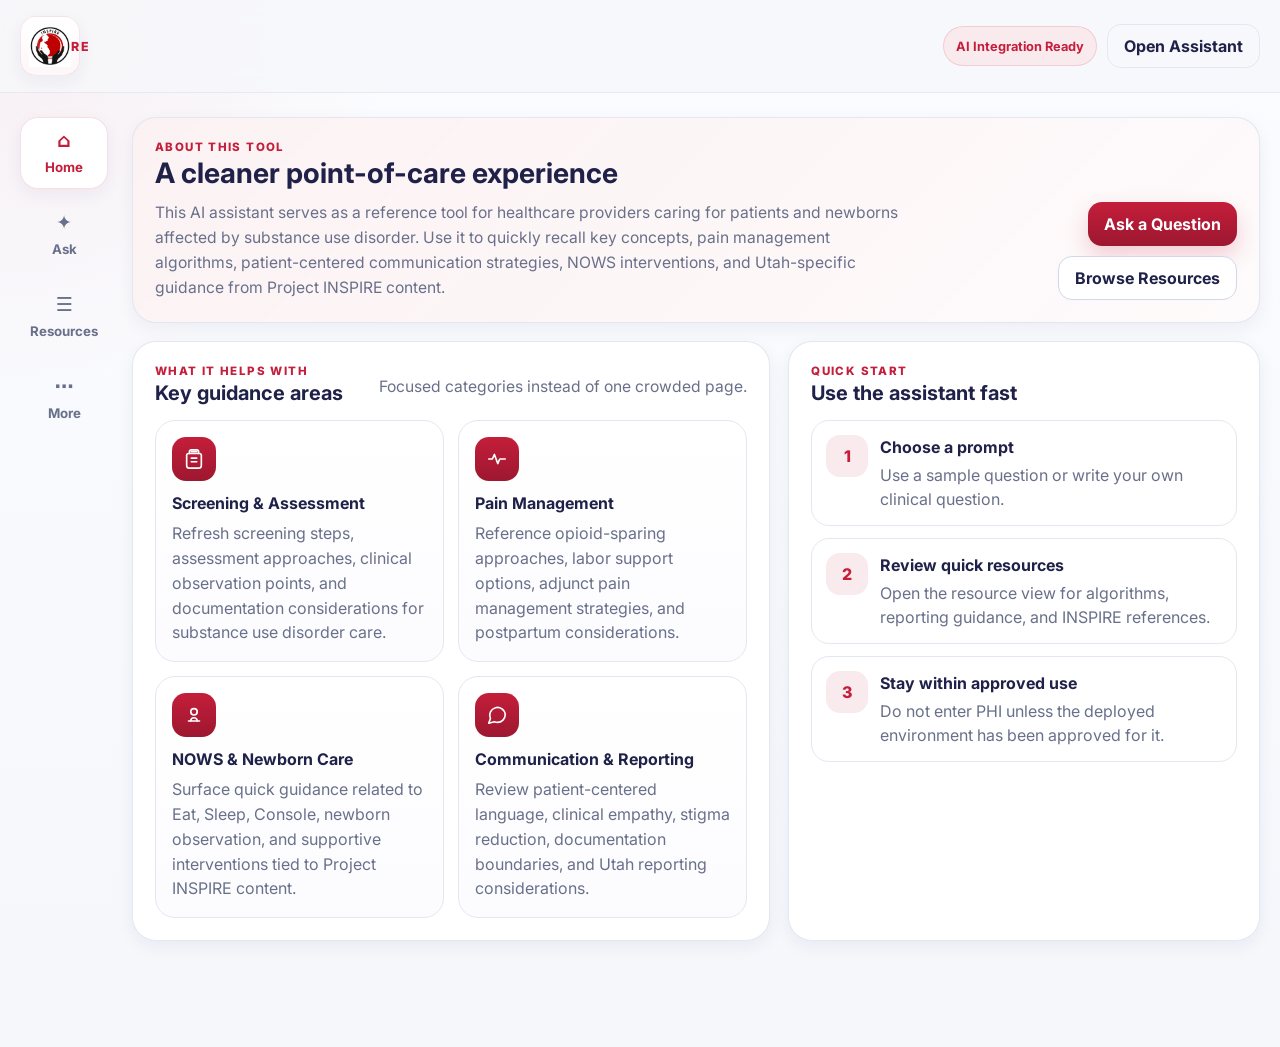
==== commit 1b633cf2: "Refactor brand block structure in index.html" ====
--- a/index.html
+++ b/index.html
@@ -20,22 +20,17 @@
   <div class="app-shell">
     <header class="app-header">
       <div class="app-header__inner">
-        <div class="brand-block">
-          <div class="brand-logo" aria-hidden="true">
-            <img
-              src="Assets/logo_INSPIRE%202.png"
-              alt="Project INSPIRE logo"
-              class="logo-image"
-              id="brandLogo"
-            />
-            <div class="logo-fallback">INSPIRE</div>
-          </div>
-          <div class="brand-copy">
-            <p class="eyebrow">Clinical Reference Tool</p>
-            <h1>INSPIRE Clinical AI Assistant</h1>
-            <p class="brand-subtitle">Mobile-first reference experience for SUD care in pregnancy and childbirth</p>
-          </div>
-        </div>
+      <div class="brand-block">
+  <div class="brand-logo" aria-hidden="true">
+    <img
+      src="Assets/logo_INSPIRE%202.png"
+      alt="Project INSPIRE logo"
+      class="logo-image"
+      id="brandLogo"
+    />
+    <div class="logo-fallback">INSPIRE</div>
+  </div>
+</div>
 
         <div class="header-actions">
           <div class="status-pill">AI Integration Ready</div>
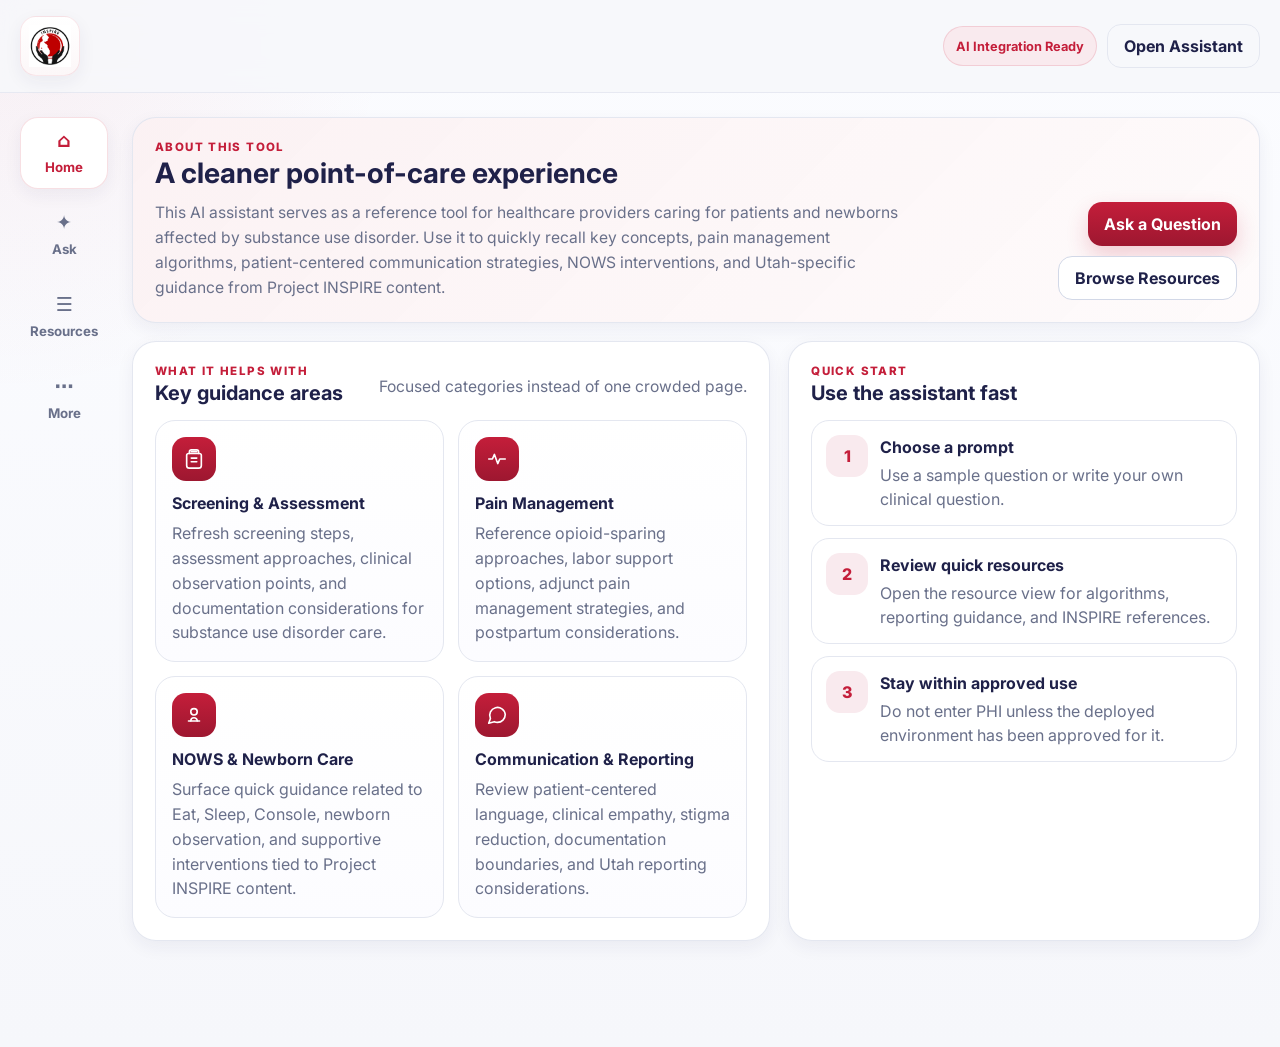
==== commit 688a4e15: "Refactor brand block structure in index.html" ====
--- a/index.html
+++ b/index.html
@@ -20,17 +20,16 @@
   <div class="app-shell">
     <header class="app-header">
       <div class="app-header__inner">
-      <div class="brand-block">
-  <div class="brand-logo" aria-hidden="true">
-    <img
-      src="Assets/logo_INSPIRE%202.png"
-      alt="Project INSPIRE logo"
-      class="logo-image"
-      id="brandLogo"
-    />
-    <div class="logo-fallback">INSPIRE</div>
-  </div>
-</div>
+        <div class="brand-block">
+          <div class="brand-logo">
+            <img
+              src="Assets/logo_INSPIRE%202.png"
+              alt="Project INSPIRE logo"
+              class="logo-image"
+              id="brandLogo"
+            />
+          </div>
+        </div>
 
         <div class="header-actions">
           <div class="status-pill">AI Integration Ready</div>
--- a/styles.css
+++ b/styles.css
@@ -74,7 +74,7 @@
 .brand-block{
   display:flex;
   align-items:center;
-  gap:14px;
+  gap:0;
   min-width:0;
 }
 
@@ -114,7 +114,11 @@
   z-index:1;
 }
 
-.brand-copy{min-width:0}
+/* LOGO-ONLY HEADER FIX */
+.brand-copy{
+  display:none;
+}
+
 .brand-copy h1{
   margin:2px 0 4px;
   font-size:1.2rem;
@@ -629,6 +633,5 @@
   .surface-card{padding:18px}
   .app-main{padding:18px 14px calc(var(--mobile-nav-h) + 24px)}
   .app-header__inner{padding:14px}
-  .brand-copy h1{font-size:1.05rem}
   .brand-subtitle{font-size:0.86rem}
 }
